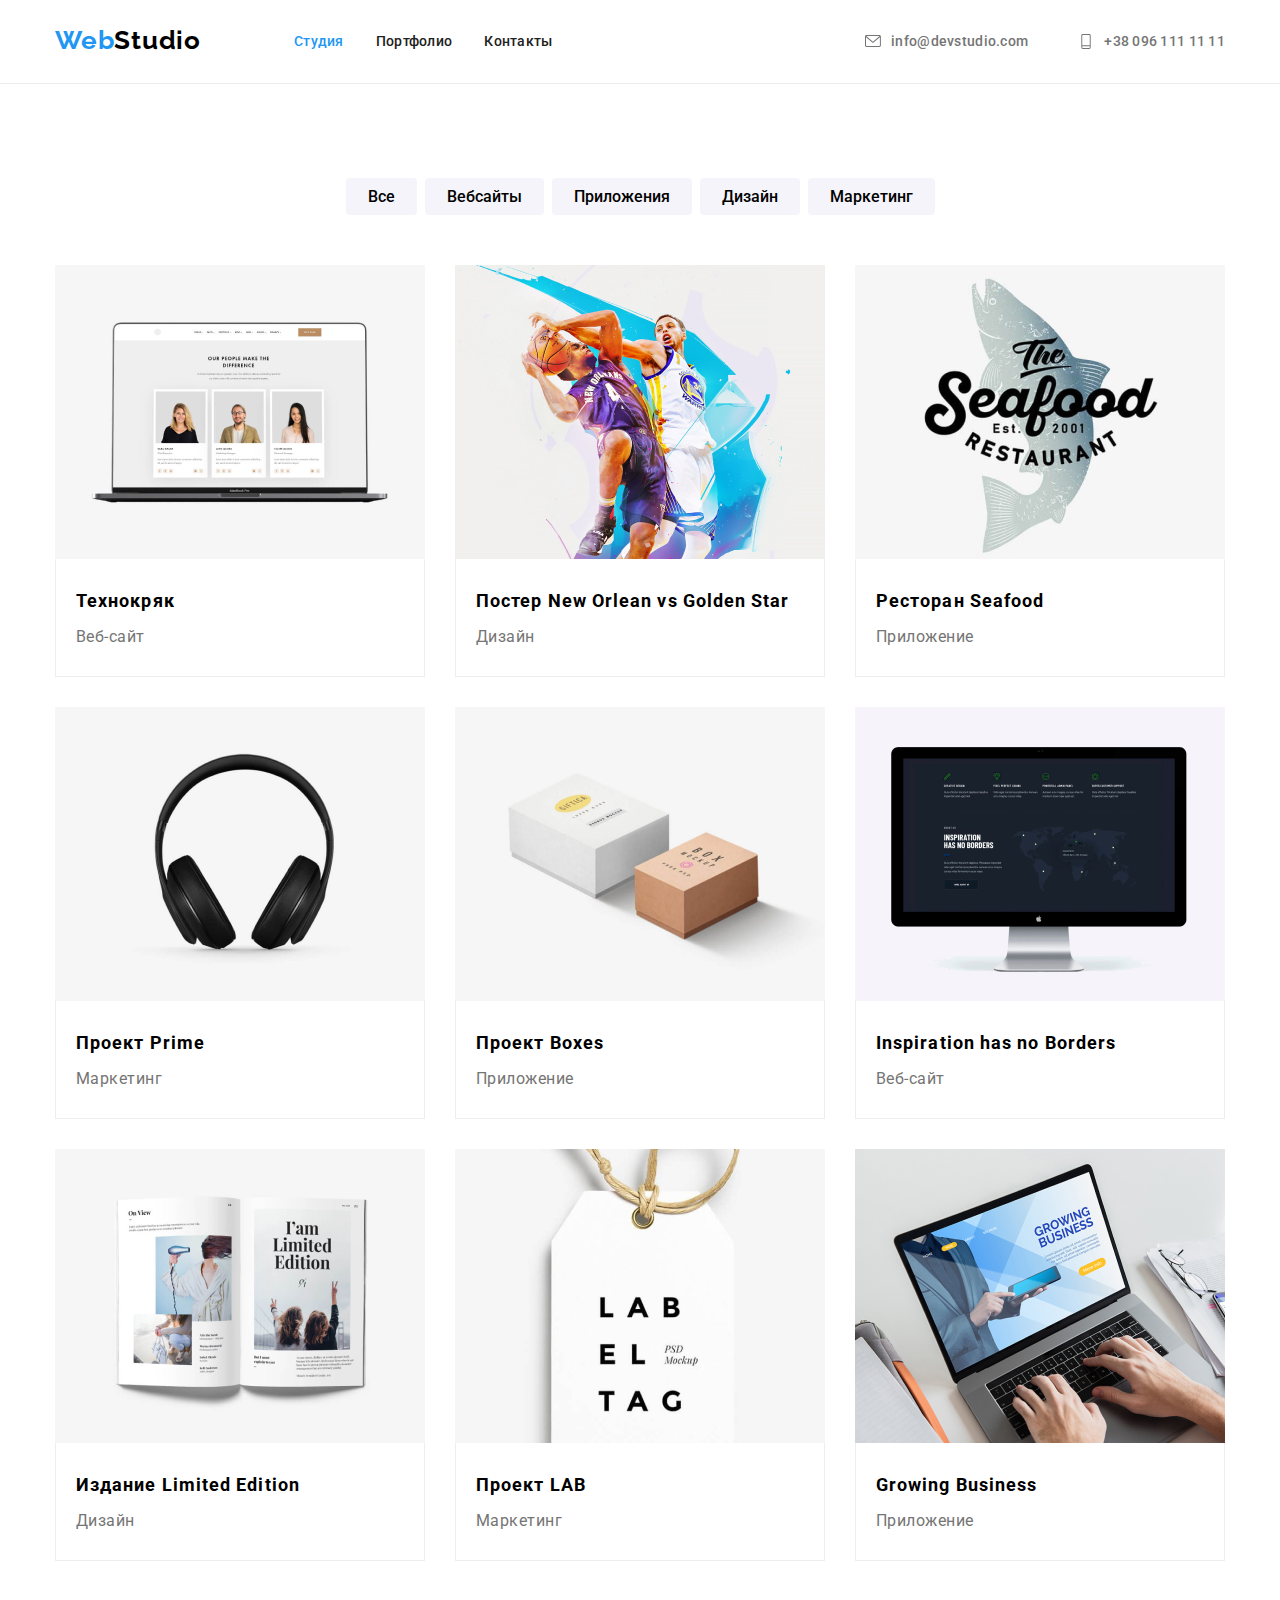
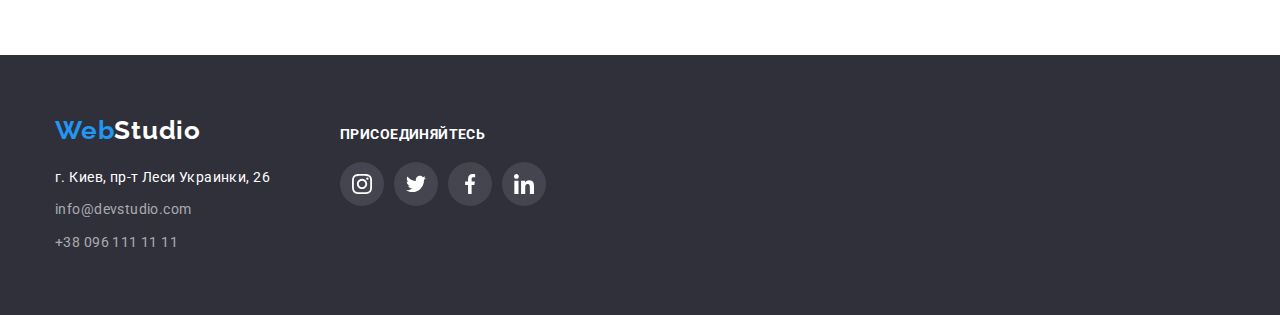
==== portfolio.html @ c6ebef3c "Initial commit" ====
<!DOCTYPE html>
<html lang="en">
  <head>
    <meta charset="UTF-8" />
    <meta http-equiv="X-UA-Compatible" content="IE=edge" />
    <meta name="viewport" content="width=device-width, initial-scale=1.0" />
    <link rel="preconnect" href="https://fonts.googleapis.com" />
    <link rel="preconnect" href="https://fonts.gstatic.com" crossorigin />
    <link
      href="https://fonts.googleapis.com/css2?family=Raleway:wght@700&family=Roboto:wght@400;500;700;900&display=swap"
      rel="stylesheet"
    />
    <link
      rel="stylesheet"
      href="https://cdnjs.cloudflare.com/ajax/libs/modern-normalize/1.1.0/modern-normalize.css"
      integrity="sha512-Y0MM+V6ymRKN2zStTqzQ227DWhhp4Mzdo6gnlRnuaNCbc+YN/ZH0sBCLTM4M0oSy9c9VKiCvd4Jk44aCLrNS5Q=="
      crossorigin="anonymous"
      referrerpolicy="no-referrer"
    />
    <title>Portfolio</title>
    <link rel="stylesheet" href="styles/styles.css" />
  </head>
  <body>
    <!--Header-->
    <header class="header">
      <div class="container page-header">
        <nav class="header-section">
          <a class="link header-logo" href="./index.html"><span class="web">Web</span>Studio</a>
          <ul class="list header-list">
            <li class="header-item">
              <a class="navigation current link" href="index.html">Cтудия</a>
            </li>
            <li class="header-item">
              <a class="navigation link" href="portfolio.html">Портфолио</a>
            </li>
            <li class="header-item"><a href="" class="navigation link">Контакты</a></li>
          </ul>
        </nav>
        <ul class="header-contact list">
          <li class="contact-item">
            <a class="email link" href="mailto:info@devstudio.com">
              <svg class="envelope-icon"><use href="images/icons.svg#icon-envelope-1"></use></svg>info@devstudio.com</a>
          </li>
          <li class="contact-item">
            <a class="phone link" href="tel:+380961111111">
              <svg class="phone-icon"><use href="images/icons.svg#icon-phone"></use></svg>+38 096 111 11 11</a>
          </li>
        </ul>
      </div>
    </header>
    <main>
      <section class="portfolio-buttons">
        <div class="container">
          <h1 class="visually-hidden">Портфолио</h1>
          <ul class="buttons-list list">
            <li class="buttons-item"><button class="portfolio-btn" type="button">Все</button></li>
            <li class="buttons-item">
              <button class="portfolio-btn" type="button">Вебсайты</button>
            </li>
            <li class="buttons-item">
              <button class="portfolio-btn" type="button">Приложения</button>
            </li>
            <li class="buttons-item">
              <button class="portfolio-btn" type="button">Дизайн</button>
            </li>
            <li class="buttons-item">
              <button class="portfolio-btn" type="button">Маркетинг</button>
            </li>
          </ul>

          <ul class="porfolio list">
            <li class="portfolio-item">
            <a class="portfolio-link" href=""></a>
              <img src="images/teamcard1.jpg" width="370" height="294" alt="командная фото" />
              <div class="portfolio-description"><h2 class="portfolio-items-title">Технокряк</h2>
              <p class="portfolio-item-text">Веб-сайт</p></div>
            </li>
            <li class="portfolio-item">
              <a class="portfolio-link" href=""></a>
              <img
                src="images/teamcard2.jpg"
                width="370"
                height="294"
                alt="двое мужчин играют в баскетбол"
              />
              <div class="portfolio-description"><h2 class="portfolio-items-title">Постер New Orlean vs Golden Star</h2>
              <p class="portfolio-item-text">Дизайн</p>
            </div>
          </li>
            <li class="portfolio-item">
              <a class="portfolio-link" href=""></a>
              <img
                src="images/teamcard3.jpg"
                width="370"
                height="294"
                alt="карточка ресторана морепродуктов"
              />
              <div class="portfolio-description"><h2 class="portfolio-items-title">Ресторан Seafood</h2>
              <p class="portfolio-item-text">Приложение</p></div>
          </li>
            <li class="portfolio-item">
              
              <a class="portfolio-link" href=""></a>
              <img src="images/teamcard4.jpg" width="370" height="294" alt="наушники" />
              <div class="portfolio-description"><h2 class="portfolio-items-title">Проект Prime</h2>
              <p class="portfolio-item-text">Маркетинг</p></div>
            </li>
            <li class="portfolio-item">
              
           <a class="portfolio-link" href=""></a>
              <img src="images/teamcard5.jpg" width="370" height="294" alt="две коробки" />
              <div class="portfolio-description"><h2 class="portfolio-items-title">Проект Boxes</h2>
              <p class="portfolio-item-text">Приложение</p></div>
            </li>
            <li class="portfolio-item">
              <a class="portfolio-link" href=""></a>
              <img
                src="images/teamcard6.jpg"
                width="370"
                height="294"
                alt="на мониторе надпись Inspiration has no borders"
              />
              <div class="portfolio-description"><h2 class="portfolio-items-title">Inspiration has no Borders</h2>
              <p class="portfolio-item-text">Веб-сайт</p></div>
              </li>
            <li class="portfolio-item">
              <a class="portfolio-link" href=""></a>
              <img src="images/teamcard7.jpg" width="370" height="294" alt="разворот журнала" />
              <div class="portfolio-description"><h2 class="portfolio-items-title">Издание Limited Edition</h2>
              <p class="portfolio-item-text">Дизайн</p></div></li>
            <li class="portfolio-item">
              <a class="portfolio-link" href=""></a>
              <img src="images/teamcard8.jpg" width="370" height="294" alt="бирка на одежде" />
              <div class="portfolio-description"><h2 class="portfolio-items-title">Проект LAB</h2>
              <p class="portfolio-item-text">Маркетинг</p></div>
</li>
            <li class="portfolio-item">
              <a class="portfolio-link" href=""></a>
              <img
                src="images/teamcard9.jpg"
                width="370"
                height="294"
                alt="работает на компьютере"
              />
              <div class="portfolio-description"><h2 class="portfolio-items-title">Growing Business</h2>
              <p class="portfolio-item-text">Приложение</p></div>
            </li>
          </ul>
        </div>
        
      </section>
    </container>
    </main>
    <footer class="footer">
      <div class="container">
        <div>
        <a class="link logo_footer" href="./index.html"
          ><span class="web_footer">Web</span>Studio</a
        >
        <address class="address">
          <ul class="list footer-contacts">
            <li class="footer-contacts-item">
              <a
                class="location link"
                href="https://goo.gl/maps/vwGXuSgqASsSbx4F7"
                target="_blank"
                rel="noreferrer"
                >г. Киев, пр-т Леси Украинки, 26</a
              >
            </li>
            <li class="footer-contacts-item">
              <a class="footer-email link" href="emailto:info@devstudio.com">info@devstudio.com</a>
            </li>
            <li class="footer-contacts-item">
              <a class="footer-phone link" href="tel:+380961111111"> +38 096 111 11 11</a>
            </li>
          </ul>
        </address>
      </div>
      <div class="footer-soc">
        <p class="join-header">Присоединяйтесь</p>
        <ul class="join-list list">
            <li class="list join-item">
                <a href="" class="join-link">
                    <svg class="join-icon" width="20" height="20">
                        <use href="images/icons.svg#icon-instagram"></use>
                    </svg>
                </a>
            </li>
            <li class="list join-item">
                <a href="" class="join-link">
                    <svg class="join-icon" width="20" height="20">
                        <use href="./images/icons.svg#icon-twitter"></use>
                    </svg>
                </a>
            </li>
            <li class="list join-item">
                <a href="" class="join-link">
                    <svg class="join-icon" width="20" height="20">
                        <use href="./images/icons.svg#icon-facebook"></use>
                    </svg>
                </a>
            </li>
            <li class="list join-item">
                <a href="" class="join-link">
                    <svg class="join-icon" width="20" height="20">
                        <use href="./images/icons.svg#icon-linkedin"></use>
                    </svg>
                </a>
            </li>
        </ul>
      </div>
    </div>
    </footer>
  </body>
</html>
---- styles/styles.css ----
:root{
    --color-title: #212121;
    --color-btn-link:#2196F3;
    --color-accent: #FFFFFF;
    --color-header-logo: #000000;
    --color-footer-logo: #ffffff;
    --color-tea«: #F5F4FA;
    --color-footer:#2F303A;
    --color-text: #757575; 
    --color-border:#ECECEC
}
body{font-family: 'Roboto', sans-serif;
font-size:  14px;
letter-spacing: 0.03em;
color:var(--color-title);
background-color: var(--color-accent);
}

/* Стили для обнуления верхних отступов у элементов */
h1,
h2,
h3,
h4,
h5,
h6,
p {
margin: 0;}
/* Класс для обнуления базовых свойств у списков (ul) */
.list {
list-style: none;
padding-left: 0;
margin: 0; }
/*класс для обнуления базовых свойств у ссылок */
.link {
text-decoration: none;
color: inherit; }
/* свойства для корректного отображения картинок */
img {
display: block;
max-width: 100%;
height: auto; }
/* свойства для обнуления курсива у address */
address {
font-style: normal;
}
.current{
color:var(--color-btn-link)
}
.visually-hidden{
    position: absolute;
    width: 1px;
    height: 1px;
    margin: -1px;
    border: 0;
    padding: 0;
    
    white-space: nowrap;
    clip-path: inset(100%);
    clip: rect(0 0 0 0);
    overflow: hidden;
  }
/* header styles */

.header{
border-bottom: 1px solid var(--color-border);
}
.container{
width: 1200px;
padding-left: 15px;
padding-right: 15px;
margin: 0 auto;
}

.list{list-style:none;
padding-left: 0px;
margin: 0;}

.logo-container{
padding-top: 24px;
padding-bottom: 25px;
}

.header-list{
display: flex;
}

.page-header,.header-section{
    display: flex;
    align-items: center;
}
.header-logo{
    margin-right: 93px;
font-family:Raleway, sans-serif;
font-style: normal;
font-weight:700;
font-size: 26px;
line-height:1.3;
letter-spacing: 0.03em;
color:var(--color-header-logo);}

.web{
    color: var(--color-btn-link);
}

.header-item:not(:last-child){
    margin-right: 32px;
}

.navigation{
font-weight: 500;
font-size: 14px;
line-height: 1.33;
letter-spacing: 0.02em;
color:var(--color-title);
padding-bottom: 32px;
padding-top: 32px;}
.navigation:hover,
.navigation.focus{
color:var(--color-btn-link);
}
.current{
    color:var(--color-btn-link);
    }
.header-item:hover,
.header-item:focus{
color:var(--color-btn-link);
}


.header-contact{
display: flex;
margin-left: auto;
}

.contact-item + .contact-item{
    margin-left: 50px;
    
}

.email,
.phone{
    font-weight: 500;
    font-size: 14px;
    line-height: 1.33;
    letter-spacing: 0.02em;
    color:var(--color-text);
padding-top: 32px;
padding-bottom:32px;
display: flex;
align-items: center;}
    
    .email:hover,
    .email:focus,
    .phone:hover,
    .phone:focus{
     color:var(--color-btn-link);}

     .envelope-icon{
         Height: 12px;
        Width: 16px;
        margin-right: 10px;
    align-items: center;
    color: var(--accent-color);
  fill: currentColor;}

  .phone-icon{
    Height: 15px;
   Width: 16px;
   margin-right: 10px;
align-items: center;
color: var(--accent-color);
fill: currentColor;;}
    .envelope-icon:hover,
    envelope-icone:focus,
    .icon-phone:hover,
    .icon-phone:focus{
    color:var(--color-btn-link);
    }
    

/*bg styles */
.hero{
padding-top: 200px;
padding-bottom: 200px;
background: var(--color-footer);
text-align: center;}
.inside-text{
    margin: auto;
    width: 696px;
    font-style: normal;
    font-weight: 900;
    font-size: 44px;
    line-height: 1.3;
    
    text-align: center;
    letter-spacing: 0.06em;
    text-transform: uppercase;
    
    color: var(--color-accent);    
}

.overlay{
    max-width: 1600px;
    height: 600px;
    margin-right: auto;
    margin-left: auto;
    background-image: linear-gradient(to right,rgba(47, 48, 58, 0.4), rgba(47, 48, 58, 0.4)),
    url(../images/Img.jpg);
    border: 1px solid var(--color-border);
    background-size:cover;
    background-position: center;
    

}
.button{
background-color:var(--color-btn-link);
margin-top: 30px;
display: inline-block;
  font-weight: 700;
  font-size: 16px;
  line-height: 1.88;
  letter-spacing: 0.06em;
  color: var(--color-accent);
  cursor: pointer;
  border: 0px;
  box-shadow: 0px 4px 4px rgba(0, 0, 0, 0.15);
  border-radius: 4px;
 padding: 10px 32px;}
  
.button:hover,
.button:focus{
background-color:rgb(24,140,232);}


/* advantages styles */   

.advantages-block{
    display: flex;
    width: 270px;
    height: 120px;
    justify-content: center;
    align-items: center;
    background-color:var(--color-tea«);
border-radius: 4px;
margin-bottom: 30px;
}

.advantages-icons{
        content: "";
        height: 70px;
        width: 70px;}

       

.advantages{
    padding-top:  94px;
    padding-bottom: 94px;
}

.advantages-list{
display: flex;}

.advantages-item:not(:last-child){
    margin-right: 30px;
}

.advantage-title{
font-weight: 700;
font-size: 14px;
line-height:1.14;
letter-spacing: 0.03em;
text-transform: uppercase;}

.advantage-text{
max-width: 270px;
font-weight: 400;
font-size: 14px;
line-height: 1.71;
letter-spacing: 0.03em;
color: var(--color-text);
margin-top: 10px;
}

/* work section styles */
.our_work_header{
    
    font-weight: 700;
    font-size: 36px;
    line-height: 1.16;
    text-align: center;
    letter-spacing: 0.03em;
    margin-bottom: 50px;
    color:var(--color-header-logo);    
}
.work{
    padding-bottom: 94px;
}
.photo-work{
    display: flex;
}
.photo-work .photo-work-item:not(:last-child){
    margin-right: 30px;
}
/* our team styles */
.ourteam{
    padding-bottom: 94px;
    padding-top: 94px;
    background: var(--color-tea«);
}
.team-list{
    display: flex;}
.team-item{
    box-shadow: 0px 1px 3px rgba(0, 0, 0, 0.12), 0px 1px 1px rgba(0, 0, 0, 0.14), 0px 2px 1px rgba(0, 0, 0, 0.2);
    border-radius: 0px 0px 4px 4px;
    background-color:var(--color-accent);

}
.team-card{
    padding: 30px 0px;
}
.team-list .team-item:not(:last-child){
    margin-right: 30px;
}
.our_team_header{
    font-weight: 700;
    font-size: 36px;
    line-height: 1.16;
    text-align: center;
    letter-spacing: 0.03em;
    color: var(--color-header-logo);
    margin-bottom:50px;
}
.employees{
font-weight: 500;
font-size: 16px;
line-height: 1.18;
text-align: center;
letter-spacing: 0.03em;
color: var(--color-title);
margin-bottom: 10px;
}
.position_title{
font-weight: 400;
font-size: 16px;
line-height:1.18;
text-align: center;
letter-spacing: 0.03em;
color:var(--color-text);
}

.team-social-icons{
width: 44px;
height: 44px;
margin-left:10px;
}
.team-social-icons:first-child{
    margin-left: 0;
}
.social-link{
    width: 100%;
    height: 100%;
    border-radius: 50%;
    background-color:var(--color-accent);
    display: flex;
    align-items: center;
    justify-content: center;
    color: #AFB1B8;
    margin-top: 16px;
}

.employees-soc-icons{
    fill: currentColor;
}
.social-link:hover,
.social-link:focus{
background-color: var(--color-btn-link);
color: #EEEEEE;
}

.social-link:hover .team-social-icons:hover
.social-link:focus .team-social-icons:focus{
fill:#EEEEEE;
}

.team-social{
display: flex;
justify-content: center;
margin-bottom: 30px;
}

/* clients styles */

.clients-header {
	margin-bottom: 50px;
	font-size: 36px;
	line-height: 1.16;
	text-align: center;
	letter-spacing: 0.03em;
	color: var(--color-header-logo);}

    .clients-section{
        padding: 94px 0;
}

.clients{
    margin: 0;
    display: flex;
    padding:0;

}

.clients-item {
	width: 170px;
	height: 92px;

}

.clients-item:not(:first-child) {
	margin-left: 30px;
}

.clients-item-link {
	border: 1px solid #afb1b8;
	border-radius: 4px;
	display: flex;
	width: 100%;
	height: 100%;
	justify-content: center;
	align-items: center;
    color: #AFB1B8;
}

.clients-item-link:hover,
.clients-item-link:focus{
    color:#2196F3;
    border: 1px solid #2196F3;
}

.client-item-icon {
	fill: currentColor;}

    /*Footer styles */
.footer{
background:var(--color-footer);
padding-bottom: 60px;
padding-top: 60px;}

.footer .container{
    display: flex;
    align-items: baseline;
}

.logo_footer{
    color:var(--color-footer-logo);
    font-family:Raleway, sans-serif;
    font-style: normal;
    font-weight:700;
    font-size: 26px;
    line-height:1.19;
    letter-spacing: 0.03em;}

    .join-header {
        font-size: 14px;
        line-height: 1.14x;
        letter-spacing: 0.03em;
        text-transform: uppercase;
        color: var(--color-accent);
        margin-bottom: 20px;
        font-weight: bold;
    }
    
    .join-list {
        display: flex;
       
    }

    .footer-soc{
        margin-left:70px;
    }
    .join-item {
        width: 44px;
        height: 44px;
    }
    
    .join-item:not(:first-child) {
        margin-left: 10px;
    }
    
    .join-link {
        display: flex;
        align-items: center;
        justify-content: center;
        width: 100%;
        height: 100%;
        border-radius: 50%;
        background-color: rgba(255, 255, 255, 0.1);
    }
    
    .join-link:hover,
    .join-link:focus {
    background-color: var(--color-btn-link);
    }
    
    .join-icon {
        fill: var(--color-accent);}

.web_footer{
color: var(--color-btn-link);}
    
.location{
    font-weight: 400;
    font-size: 14px;
    line-height:1.71;
    letter-spacing: 0.03em;
    color: var(--color-footer-logo);
}
.location:hover{
color: var(--color-btn-link);
}
.footer-email, .footer-phone{
    font-weight: 400;
    font-size: 14px;
    line-height:1.71; 
    letter-spacing: 0.03em;
    
    color: rgba(255, 255, 255, 0.6);  
}
.footer-email:hover,
.footer-email:focus{
 color: var(--color-btn-link);   
}
.footer-phone:hover,
.footer-phone:focus{
    color:var(--color-btn-link);}
.address{
    margin-top:  20px;
    font-style: normal;
}
.footer-contacts .footer-contacts-item:not(:last-child){
  margin-bottom: 9px;  

}
/*Portfolio page styles */

    .buttons-list{
display: flex;
justify-content: center;
margin-bottom: 50px;
}
.portfolio{
    padding-top: 94px;
    padding-bottom: 94px;
}

.portfolio-buttons{
    padding-top: 94px;
    padding-bottom: 94px;
}

.buttons-item:not(:last-child){
    margin-right: 8px;
    }
.portfolio-btn{
    font-size: 16px;
    line-height: 1.6;
    font-weight: 500;
    cursor: pointer;
    background-color:var(--color-tea«);
padding-right: 22px;
padding-left: 22px;
border: none;
padding-top: 6px;
padding-bottom: 6px;
border-radius: 4px;
}
.portfolio-btn:hover,
.portfolio-btn:focus{
box-shadow: 0px 3px 1px rgba(0, 0, 0, 0.1), 0px 1px 2px rgba(0, 0, 0, 0.08), 0px 2px 2px rgba(0, 0, 0, 0.12);
    background-color:rgb(24,140,232);
color: var(--color-footer-logo);}

/* portfolio net */
.porfolio{
    display:flex;
    flex-wrap: wrap;
}
.portfolio-item{
margin-right:30px;
margin-bottom: 30px;}

.portfolio-card-link:hover,
.portfolio-card-link:focus{
box-shadow: -5px -5px 5px -5px rgba(34, 60, 80, 0.6) inset;  
}

.portfolio-item:nth-child(3n){
    margin-right: 0;
}
.portfolio-item:nth-last-child(-n+3){
    margin-bottom:0;
}
.portfolio-items-title{
    font-weight: 700;
    margin-bottom: 4px;
    font-size: 18px;
    line-height: 2;
letter-spacing: 0.06em;
    color:var(--color-header-logo); 
}

.portfolio-description{
    border: 1px #EEEEEE solid;
    border-top: none;
    padding: 24px 20px;
}
.portfolio-item-text{
    font-weight: 400;
font-size: 16px;
line-height: 1.8;

letter-spacing: 0.03em;

color:var(--color-text);
}
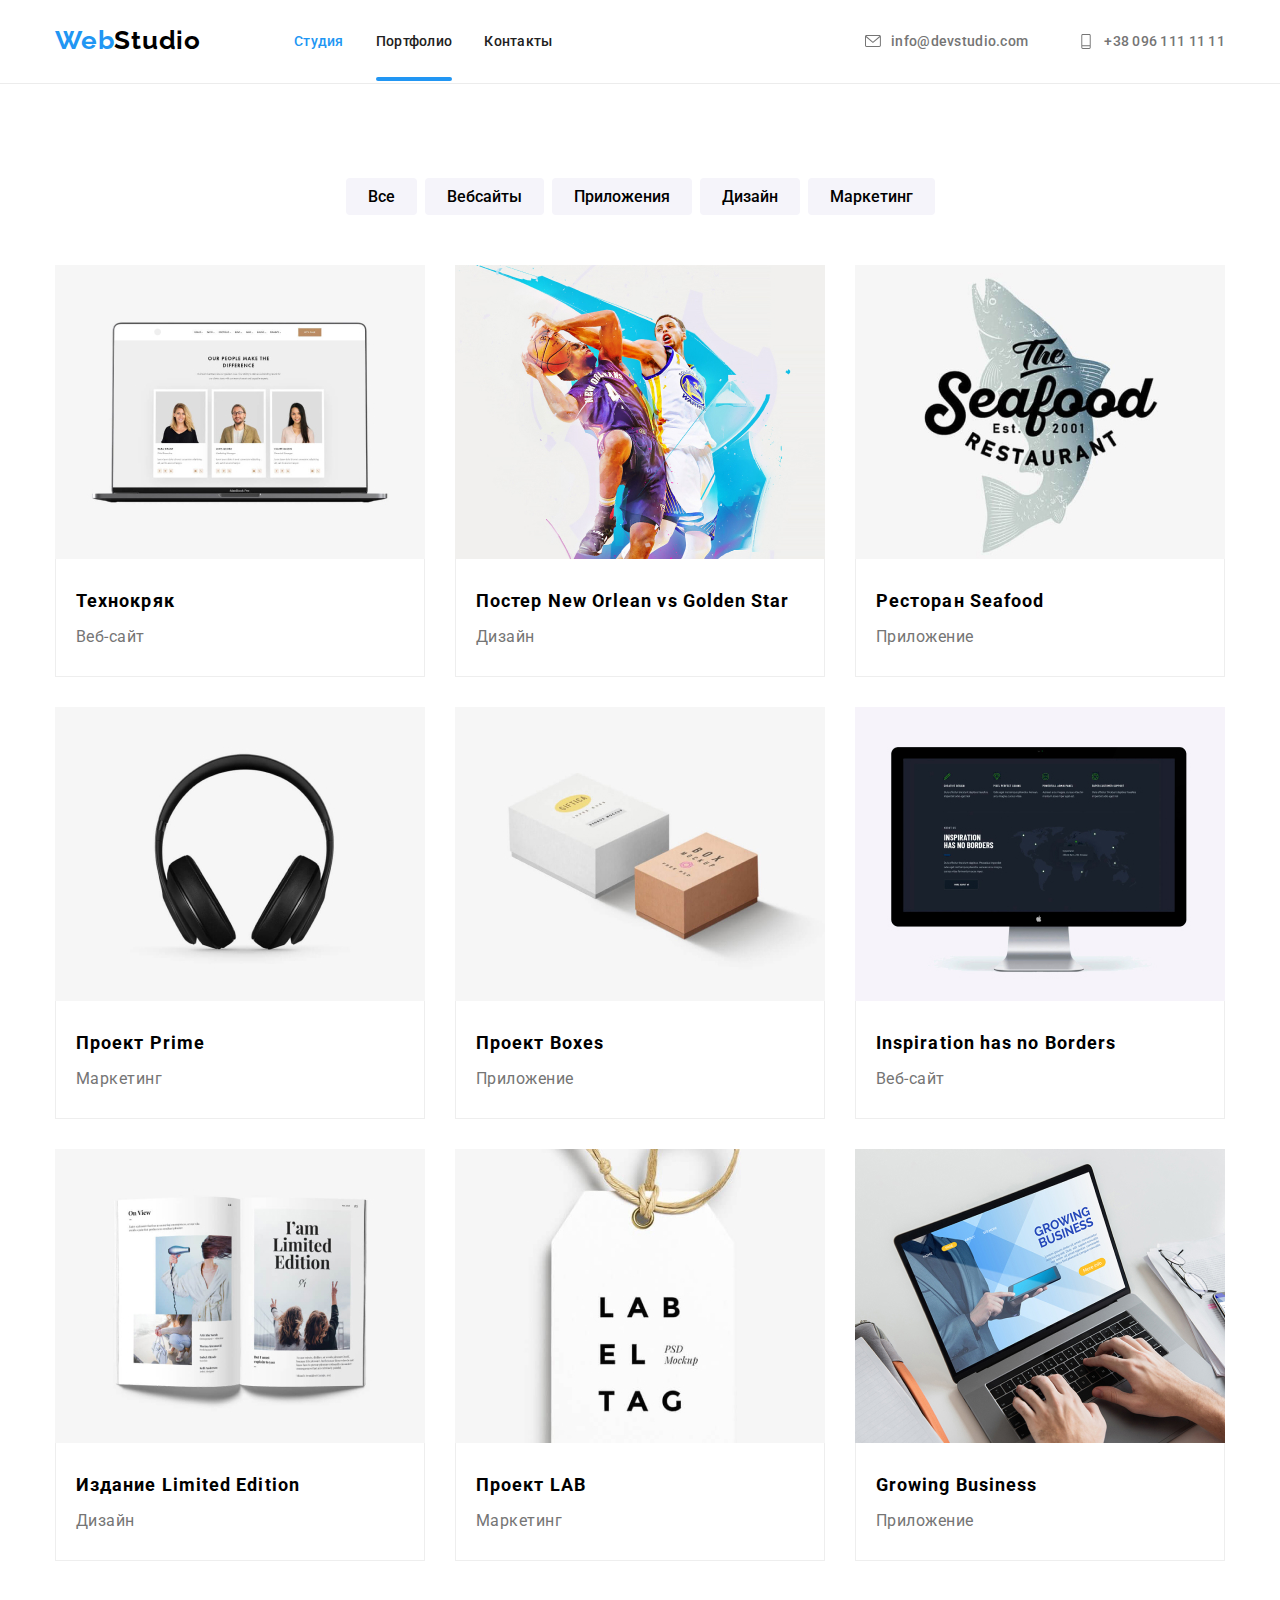
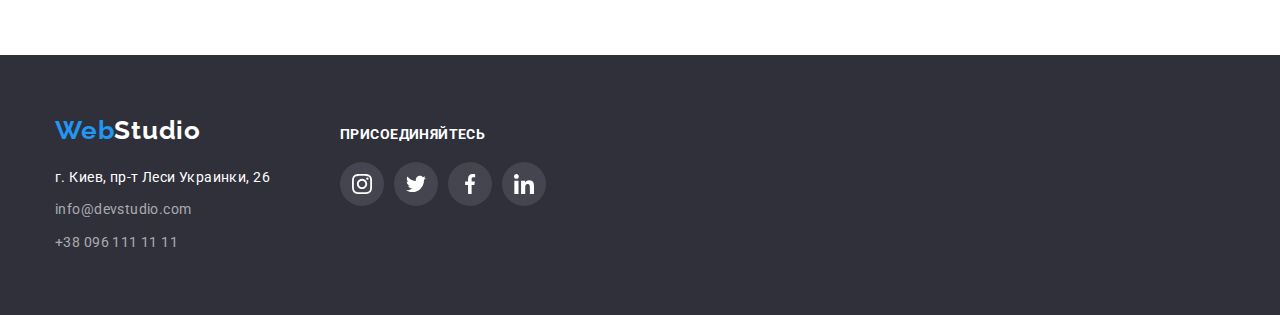
==== commit 29b89ba3: "5homework" ====
--- a/portfolio.html
+++ b/portfolio.html
@@ -31,7 +31,7 @@
               <a class="navigation current link" href="index.html">Cтудия</a>
             </li>
             <li class="header-item">
-              <a class="navigation link" href="portfolio.html">Портфолио</a>
+              <a class="navigation link active" href="portfolio.html">Портфолио</a>
             </li>
             <li class="header-item"><a href="" class="navigation link">Контакты</a></li>
           </ul>
@@ -39,7 +39,7 @@
         <ul class="header-contact list">
           <li class="contact-item">
             <a class="email link" href="mailto:info@devstudio.com">
-              <svg class="envelope-icon"><use href="images/icons.svg#icon-envelope-1"></use></svg>info@devstudio.com</a>
+            <svg class="envelope-icon"><use href="images/icons.svg#icon-envelope-1"></use></svg>info@devstudio.com</a>
           </li>
           <li class="contact-item">
             <a class="phone link" href="tel:+380961111111">
--- a/styles/styles.css
+++ b/styles/styles.css
@@ -121,9 +121,28 @@
 .current{
     color:var(--color-btn-link);
     }
+
+    .active{
+        position: relative;
+    }
+.active::after{
+position: absolute;
+content:'';
+width: 100%;
+height: 4px;
+border-radius: 2px;
+left:0;
+background-color: #2196F3;
+bottom: 0;
+}
 .header-item:hover,
 .header-item:focus{
 color:var(--color-btn-link);
+transition-property: background-color,transform;
+  transition-duration: 250ms;
+  transition-timing-function: cubic-bezier(0.4, 0, 0.2, 1);
+  transition-delay: 0;
+
 }
 
 
@@ -153,7 +172,12 @@
     .email:focus,
     .phone:hover,
     .phone:focus{
-     color:var(--color-btn-link);}
+     color:var(--color-btn-link);
+     transition-property: background-color,transform;
+     transition-duration: 250ms;
+     transition-timing-function: cubic-bezier(0.4, 0, 0.2, 1);
+     transition-delay: 0;}
+     
 
      .envelope-icon{
          Height: 12px;
@@ -175,6 +199,10 @@
     .icon-phone:hover,
     .icon-phone:focus{
     color:var(--color-btn-link);
+    transition-property: background-color,transform;
+  transition-duration: 250ms;
+  transition-timing-function: cubic-bezier(0.4, 0, 0.2, 1);
+  transition-delay:0;
     }
     
 
@@ -295,11 +323,31 @@
 .work{
     padding-bottom: 94px;
 }
+
 .photo-work{
     display: flex;
 }
+
+.work-top-text{
+    position: absolute;
+    bottom: 0;
+    display:flex;
+    justify-content: center;
+    align-items: center;
+    font-weight: 700;
+    font-size: 14px;
+    line-height: 16px;
+    initial-letter: 0.03em;
+    text-transform: uppercase;
+    color:#FFFFFF;
+    background: rgba(47, 48, 58, 0.8);
+    width: 100%;
+    height: 70px;}
 .photo-work .photo-work-item:not(:last-child){
     margin-right: 30px;
+}
+.work-top-wrap{
+    position: relative;
 }
 /* our team styles */
 .ourteam{
@@ -621,4 +669,41 @@
 letter-spacing: 0.03em;
 
 color:var(--color-text);
+}
+
+.backdrop{
+    position:absolute;
+    top:0;
+    background: rgba(0, 0, 0, 0.2);
+    width: 100%;
+    height: 100%;
+    }
+
+    .backdrop .is-hidden  {
+        opacity: 0;
+        pointer-events: none;
+        }
+
+.modal{
+width: 528px;
+min-height: 581px;
+background-color: #FFFFFF;
+border-radius: 4px;
+position: absolute;
+top: 50%;
+left: 50%;
+transform: translate(-50, -50%);
+}
+
+.modal-close{
+position: absolute;
+right: 10px;
+top:10px;
+width: 30px;
+height: 30px;
+display: flex;
+justify-content: center;
+align-items: center;
+background: #FFFFFF;
+border: 1px solid rgba(0, 0, 0, 0.1);
 }